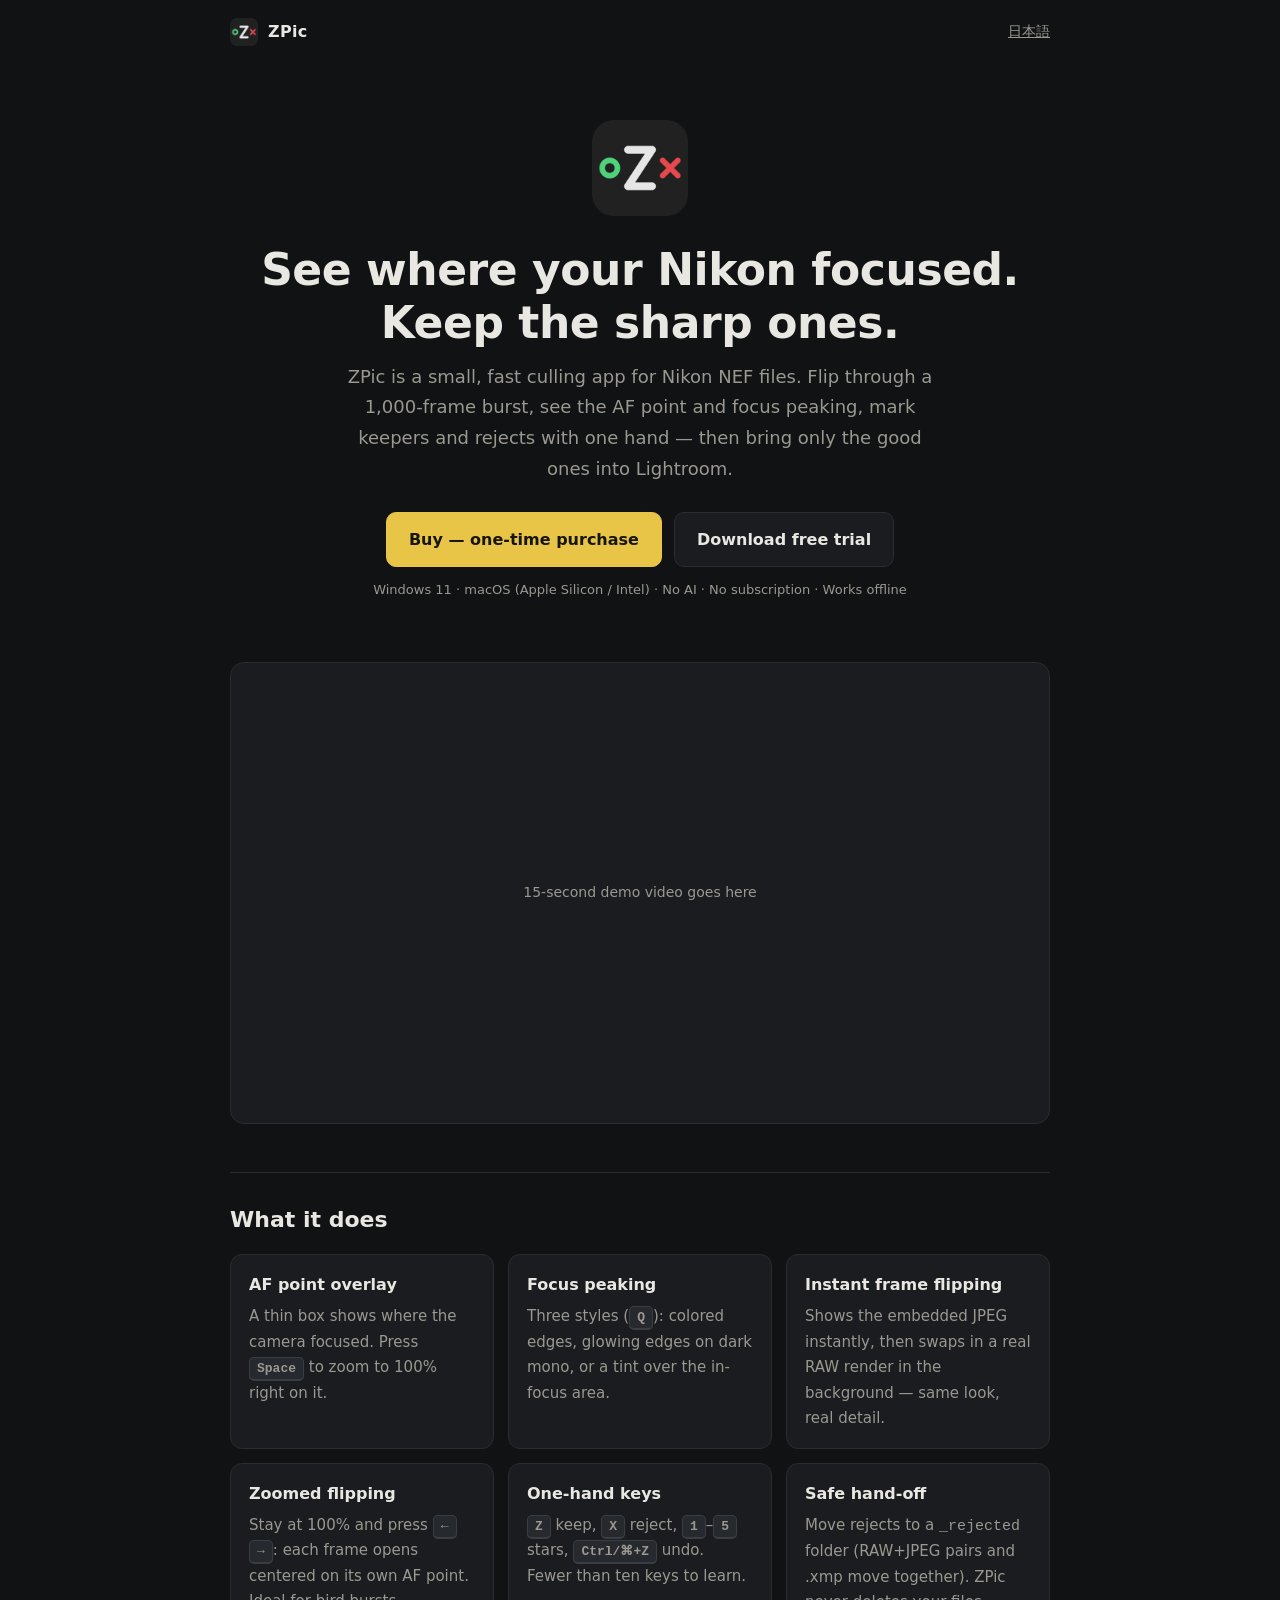
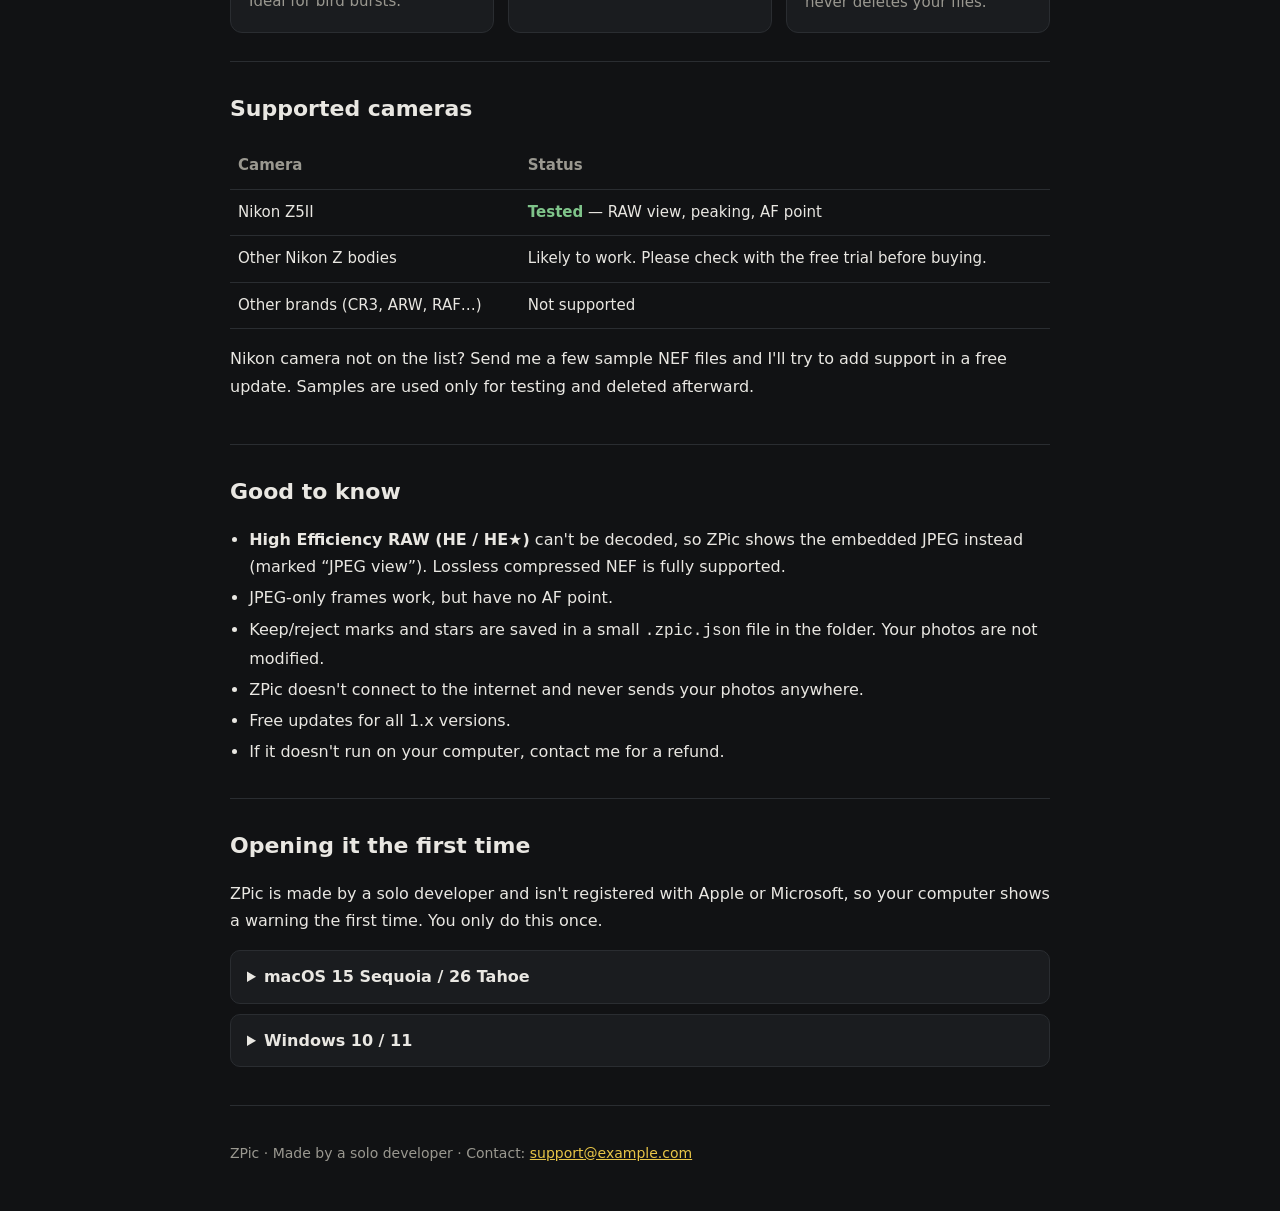
==== zpic/index.html @ 2a83600e "Add top page and ZPic sales page (EN/JA) Co-Authored-By: Claude Opus 5.5 <noreply@anthropic.com> Cla" ====
<!doctype html>
<html lang="en">
<head>
<meta charset="utf-8">
<meta name="viewport" content="width=device-width,initial-scale=1">
<title>ZPic — fast photo culling for Nikon RAW</title>
<meta name="description" content="Cull Nikon NEF bursts before Lightroom. Shows the AF point and focus peaking. No AI, no subscription, one-time purchase.">
<link rel="icon" href="favicon.png">
<link rel="stylesheet" href="../style.css">
</head>
<body>
<div class="wrap">
<header class="top">
  <a class="brand" href="./"><img src="icon.png" alt="">ZPic</a>
  <a class="lang" href="ja/">日本語</a>
</header>

<div class="hero">
  <img src="icon.png" alt="ZPic icon">
  <h1>See where your Nikon focused.<br>Keep the sharp ones.</h1>
  <p class="lead">ZPic is a small, fast culling app for Nikon NEF files. Flip through a 1,000-frame burst, see the AF point and focus peaking, mark keepers and rejects with one hand — then bring only the good ones into Lightroom.</p>
  <div class="cta">
    <!-- TODO: Gumroad product URL -->
    <a class="btn primary" href="#buy">Buy — one-time purchase</a>
    <!-- TODO: free trial download URL -->
    <a class="btn" href="#trial">Download free trial</a>
  </div>
  <p class="note">Windows 11 · macOS (Apple Silicon / Intel) · No AI · No subscription · Works offline</p>
</div>

<!-- TODO: replace with <video src="demo.mp4" autoplay muted loop playsinline></video> -->
<div class="demo">15-second demo video goes here</div>

<section>
  <h2>What it does</h2>
  <div class="grid">
    <div class="card"><h3>AF point overlay</h3><p>A thin box shows where the camera focused. Press <kbd>Space</kbd> to zoom to 100% right on it.</p></div>
    <div class="card"><h3>Focus peaking</h3><p>Three styles (<kbd>Q</kbd>): colored edges, glowing edges on dark mono, or a tint over the in-focus area.</p></div>
    <div class="card"><h3>Instant frame flipping</h3><p>Shows the embedded JPEG instantly, then swaps in a real RAW render in the background — same look, real detail.</p></div>
    <div class="card"><h3>Zoomed flipping</h3><p>Stay at 100% and press <kbd>←</kbd> <kbd>→</kbd>: each frame opens centered on its own AF point. Ideal for bird bursts.</p></div>
    <div class="card"><h3>One-hand keys</h3><p><kbd>Z</kbd> keep, <kbd>X</kbd> reject, <kbd>1</kbd>–<kbd>5</kbd> stars, <kbd>Ctrl/⌘+Z</kbd> undo. Fewer than ten keys to learn.</p></div>
    <div class="card"><h3>Safe hand-off</h3><p>Move rejects to a <code>_rejected</code> folder (RAW+JPEG pairs and .xmp move together). ZPic never deletes your files.</p></div>
  </div>
</section>

<section>
  <h2>Supported cameras</h2>
  <table>
    <tr><th>Camera</th><th>Status</th></tr>
    <tr><td>Nikon Z5II</td><td><span class="ok">Tested</span> — RAW view, peaking, AF point</td></tr>
    <tr><td>Other Nikon Z bodies</td><td>Likely to work. Please check with the free trial before buying.</td></tr>
    <tr><td>Other brands (CR3, ARW, RAF…)</td><td>Not supported</td></tr>
  </table>
  <p>Nikon camera not on the list? Send me a few sample NEF files and I'll try to add support in a free update. Samples are used only for testing and deleted afterward.</p>
</section>

<section>
  <h2>Good to know</h2>
  <ul class="plain">
    <li><b>High Efficiency RAW (HE / HE★)</b> can't be decoded, so ZPic shows the embedded JPEG instead (marked “JPEG view”). Lossless compressed NEF is fully supported.</li>
    <li>JPEG-only frames work, but have no AF point.</li>
    <li>Keep/reject marks and stars are saved in a small <code>.zpic.json</code> file in the folder. Your photos are not modified.</li>
    <li>ZPic doesn't connect to the internet and never sends your photos anywhere.</li>
    <li>Free updates for all 1.x versions.</li>
    <li>If it doesn't run on your computer, contact me for a refund.</li>
  </ul>
</section>

<section id="first-launch">
  <h2>Opening it the first time</h2>
  <p>ZPic is made by a solo developer and isn't registered with Apple or Microsoft, so your computer shows a warning the first time. You only do this once.</p>
  <details>
    <summary>macOS 15 Sequoia / 26 Tahoe</summary>
    <ol>
      <li>Unzip and drag <b>ZPic</b> into <b>Applications</b>.</li>
      <li>Double-click ZPic. When it says ZPic was not opened, click <b>Done</b> (not “Move to Trash”).</li>
      <li>Open <b>System Settings › Privacy &amp; Security</b>, scroll to <b>Security</b> and click <b>Open Anyway</b> next to ZPic (available for about an hour).</li>
      <li>Enter your login password. From now on it opens normally.</li>
    </ol>
    <p class="note">Download the right version: Apple Silicon (M1 or later) or Intel.</p>
  </details>
  <details>
    <summary>Windows 10 / 11</summary>
    <ol>
      <li>Right-click the ZIP › <b>Extract All</b>. Keep the whole ZPic folder together.</li>
      <li>Double-click <b>ZPic.exe</b>. On “Windows protected your PC”, click <b>More info</b> › <b>Run anyway</b>.</li>
    </ol>
    <p class="note">If Smart App Control blocks it with no “Run anyway” button, ZPic can't run on that PC — ask me for a refund.</p>
  </details>
</section>

<footer>
  <!-- TODO: developer name and support email -->
  ZPic · Made by a solo developer · Contact: <a href="mailto:support@example.com">support@example.com</a>
</footer>
</div>
</body>
</html>
---- style.css ----
:root{
  --bg:#111214;--surface:#1a1c1f;--line:#2a2d31;--text:#e9e7e2;--muted:#9a9890;
  --accent:#e8c547;--accent-ink:#17150c;--ok:#7fc48a;
  --font:"Inter","Hiragino Sans","Noto Sans JP",system-ui,-apple-system,"Segoe UI",sans-serif;
}
*{box-sizing:border-box}
html{-webkit-text-size-adjust:100%}
body{margin:0;background:var(--bg);color:var(--text);font:16px/1.7 var(--font)}
a{color:var(--accent)}
.wrap{max-width:860px;margin:0 auto;padding:0 20px}
header.top{display:flex;justify-content:space-between;align-items:center;padding:18px 0}
header.top .brand{display:flex;align-items:center;gap:10px;font-weight:700;letter-spacing:.02em;color:var(--text);text-decoration:none}
header.top img{width:28px;height:28px;border-radius:6px}
header.top .lang{font-size:14px;color:var(--muted)}
.hero{padding:56px 0 40px;text-align:center}
.hero img{width:96px;height:96px;border-radius:20px}
.hero h1{font-size:clamp(28px,6vw,44px);line-height:1.2;margin:20px 0 12px;letter-spacing:-.01em}
.hero p.lead{color:var(--muted);font-size:18px;max-width:600px;margin:0 auto}
.cta{display:flex;gap:12px;justify-content:center;flex-wrap:wrap;margin-top:28px}
.btn{display:inline-block;padding:13px 22px;border-radius:10px;font-weight:700;text-decoration:none;border:1px solid var(--line);color:var(--text);background:var(--surface)}
.btn.primary{background:var(--accent);color:var(--accent-ink);border-color:var(--accent)}
.note{font-size:13px;color:var(--muted);margin-top:12px}
.demo{margin:8px 0 48px;border:1px solid var(--line);border-radius:14px;background:var(--surface);aspect-ratio:16/9;display:grid;place-items:center;color:var(--muted);font-size:14px;overflow:hidden}
.demo video{width:100%;height:100%;object-fit:cover}
section{padding:28px 0;border-top:1px solid var(--line)}
section h2{font-size:22px;margin:0 0 16px}
.grid{display:grid;grid-template-columns:repeat(auto-fit,minmax(230px,1fr));gap:14px}
.card{background:var(--surface);border:1px solid var(--line);border-radius:12px;padding:16px 18px}
.card h3{margin:0 0 6px;font-size:16px}
.card p{margin:0;color:var(--muted);font-size:15px}
table{width:100%;border-collapse:collapse;font-size:15px}
th,td{text-align:left;padding:10px 8px;border-bottom:1px solid var(--line);vertical-align:top}
th{color:var(--muted);font-weight:600}
kbd{font:600 13px/1 ui-monospace,Menlo,Consolas,monospace;background:#26292d;border:1px solid #3a3e43;border-bottom-width:2px;border-radius:5px;padding:3px 7px}
ul.plain{padding-left:1.2em;margin:0}
ul.plain li{margin:4px 0}
details{background:var(--surface);border:1px solid var(--line);border-radius:10px;padding:12px 16px;margin:10px 0}
details summary{cursor:pointer;font-weight:600}
details ol{margin:10px 0 0;padding-left:1.3em}
.ok{color:var(--ok);font-weight:700}
footer{padding:36px 0 48px;color:var(--muted);font-size:14px;border-top:1px solid var(--line)}
@media (max-width:520px){.btn{width:100%;text-align:center}}
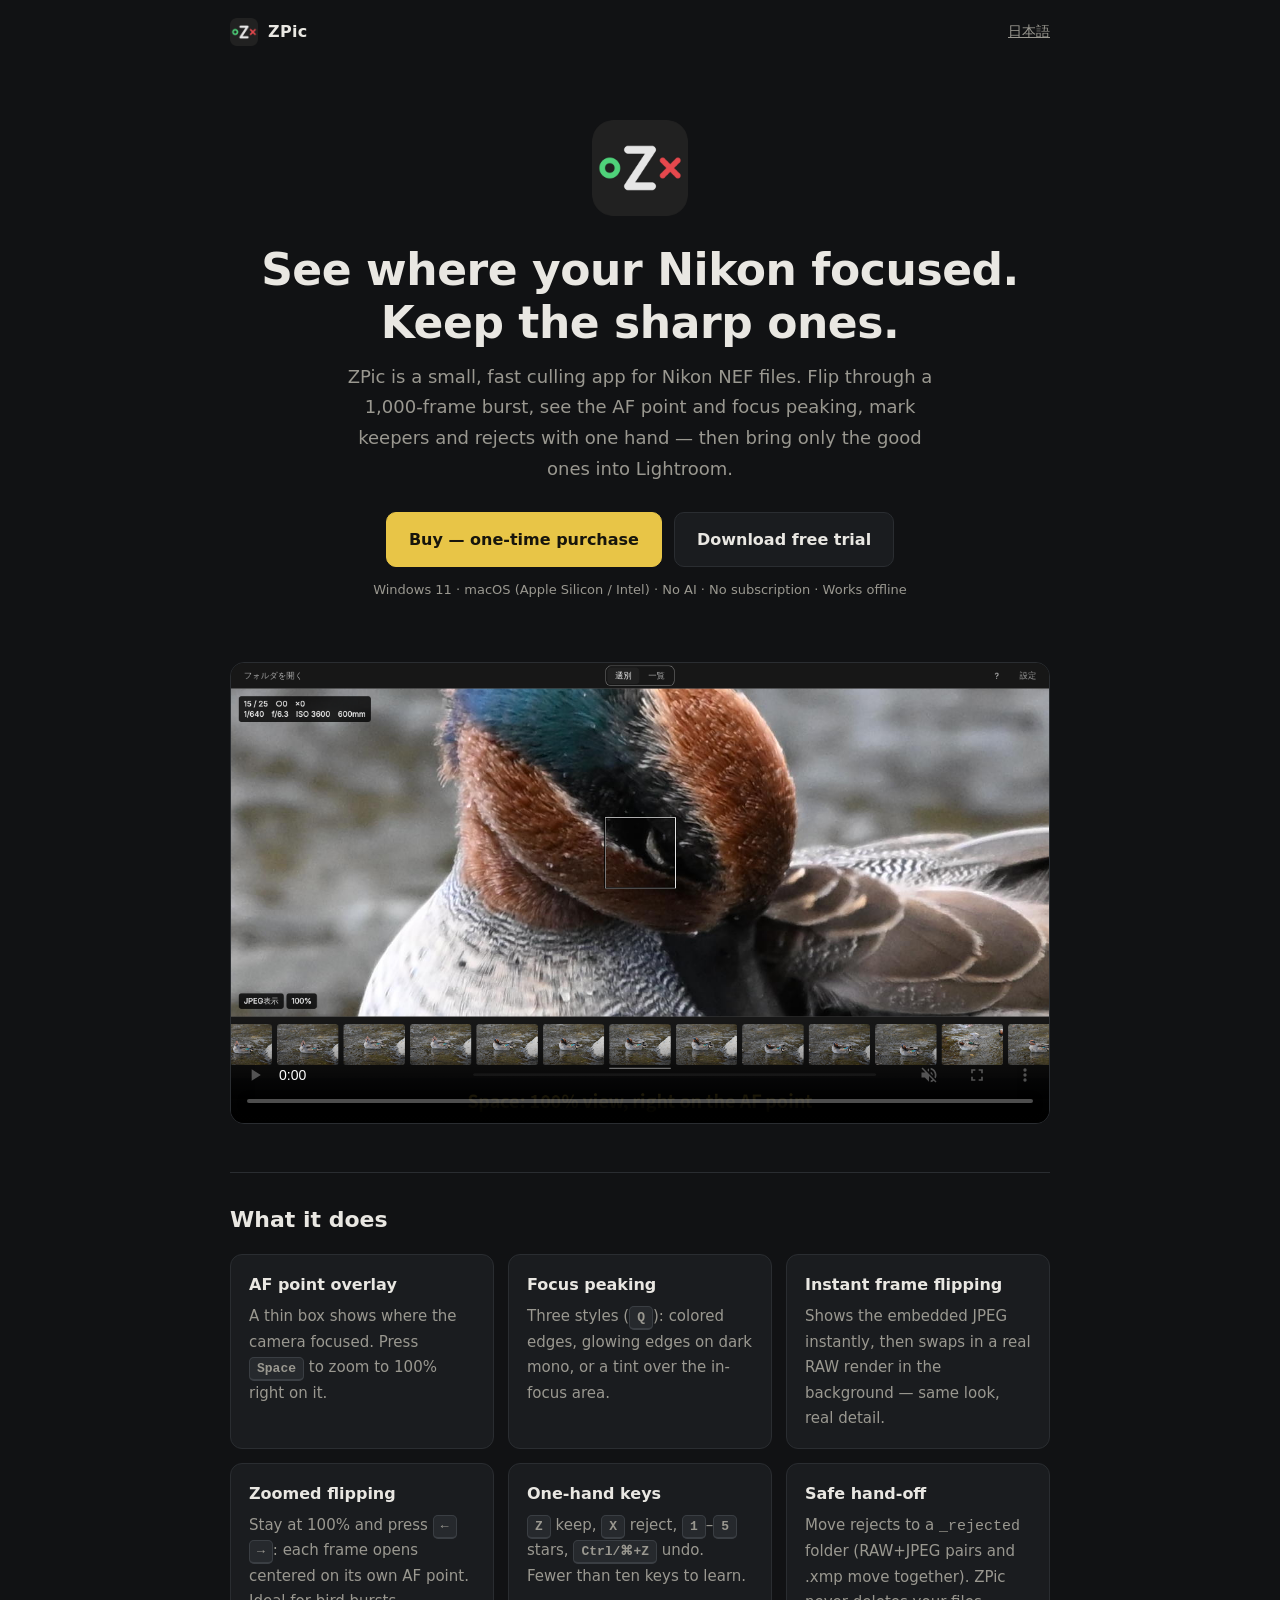
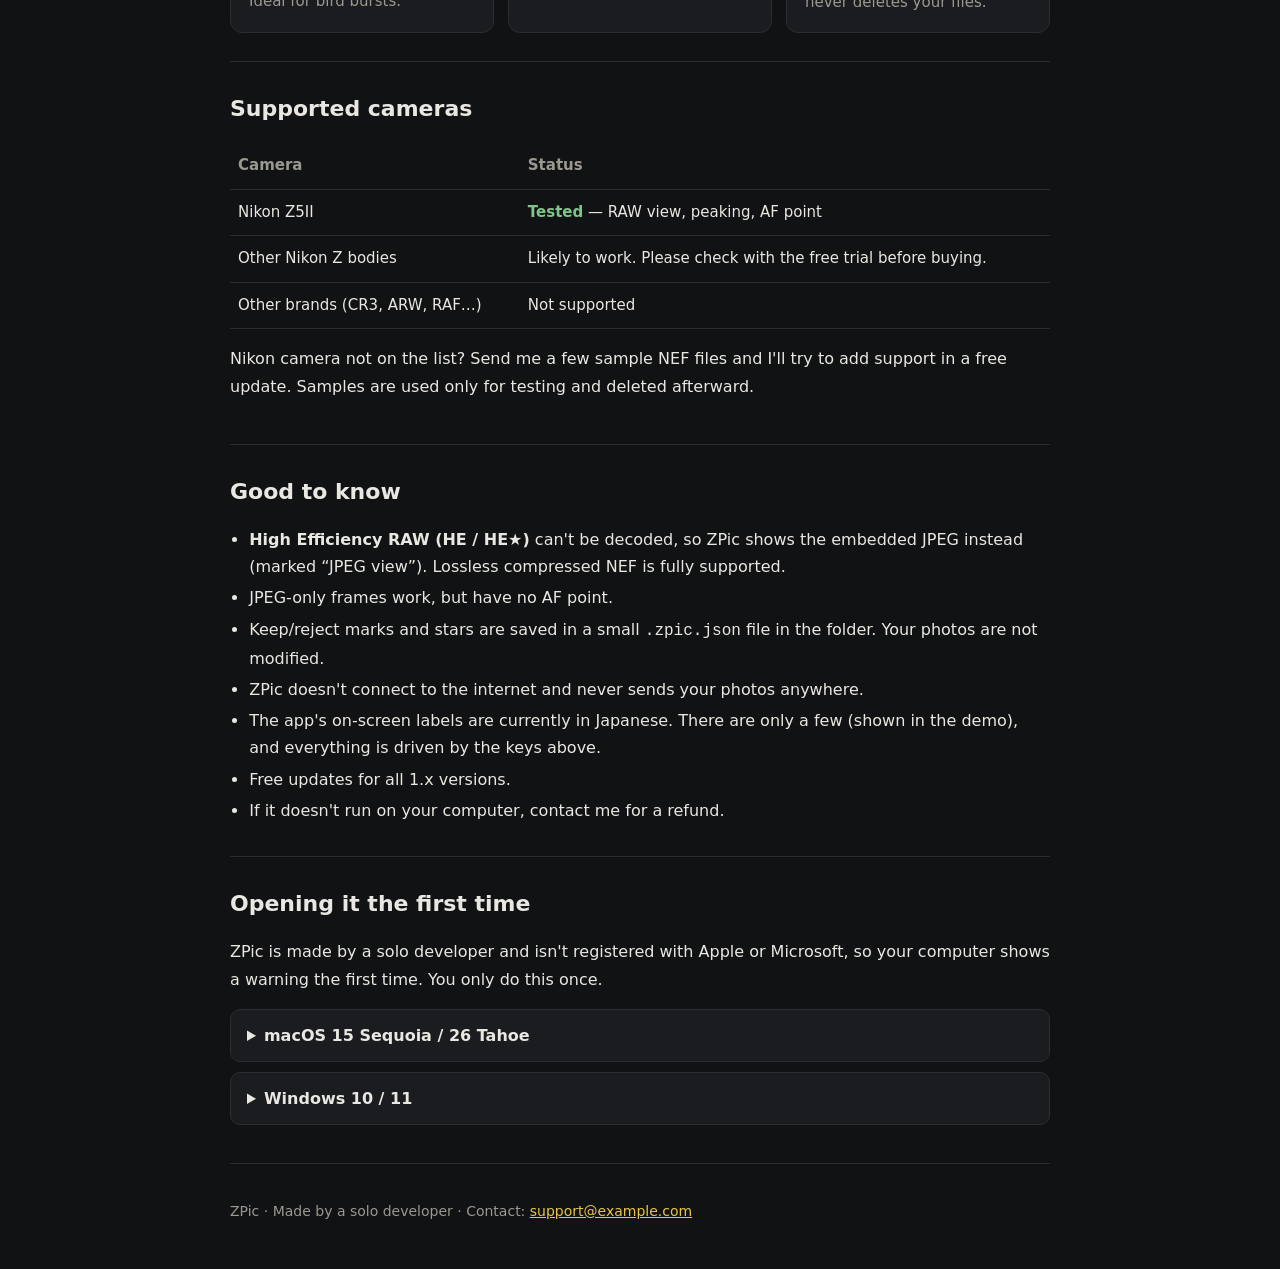
==== commit 7bb94437: "Add ZPic demo video (EN/JA) to the sales pages Co-Authored-By: Claude Fable 5.2 <noreply@anthropic.c" ====
--- a/zpic/index.html
+++ b/zpic/index.html
@@ -28,8 +28,7 @@
   <p class="note">Windows 11 · macOS (Apple Silicon / Intel) · No AI · No subscription · Works offline</p>
 </div>
 
-<!-- TODO: replace with <video src="demo.mp4" autoplay muted loop playsinline></video> -->
-<div class="demo">15-second demo video goes here</div>
+<div class="demo"><video src="demo.mp4" poster="poster.png" controls muted loop playsinline preload="metadata"></video></div>
 
 <section>
   <h2>What it does</h2>
@@ -61,6 +60,7 @@
     <li>JPEG-only frames work, but have no AF point.</li>
     <li>Keep/reject marks and stars are saved in a small <code>.zpic.json</code> file in the folder. Your photos are not modified.</li>
     <li>ZPic doesn't connect to the internet and never sends your photos anywhere.</li>
+    <li>The app's on-screen labels are currently in Japanese. There are only a few (shown in the demo), and everything is driven by the keys above.</li>
     <li>Free updates for all 1.x versions.</li>
     <li>If it doesn't run on your computer, contact me for a refund.</li>
   </ul>
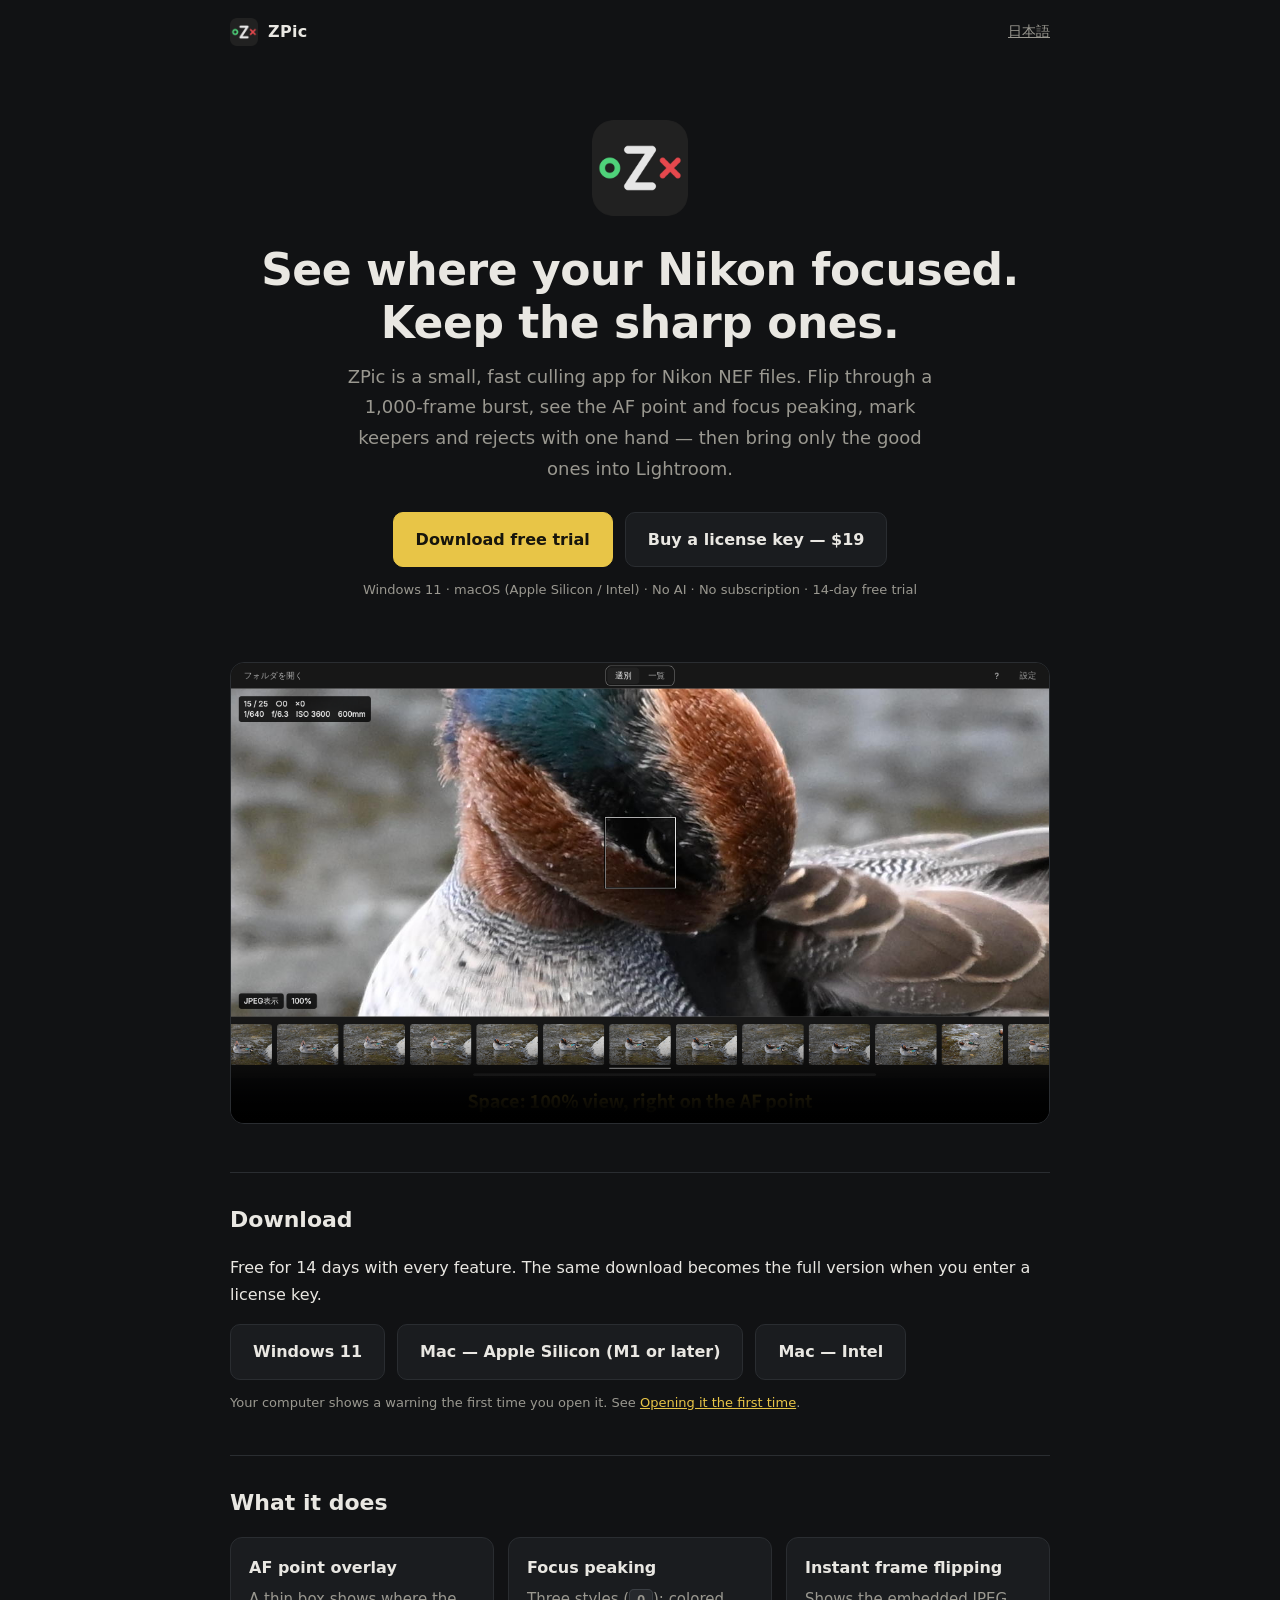
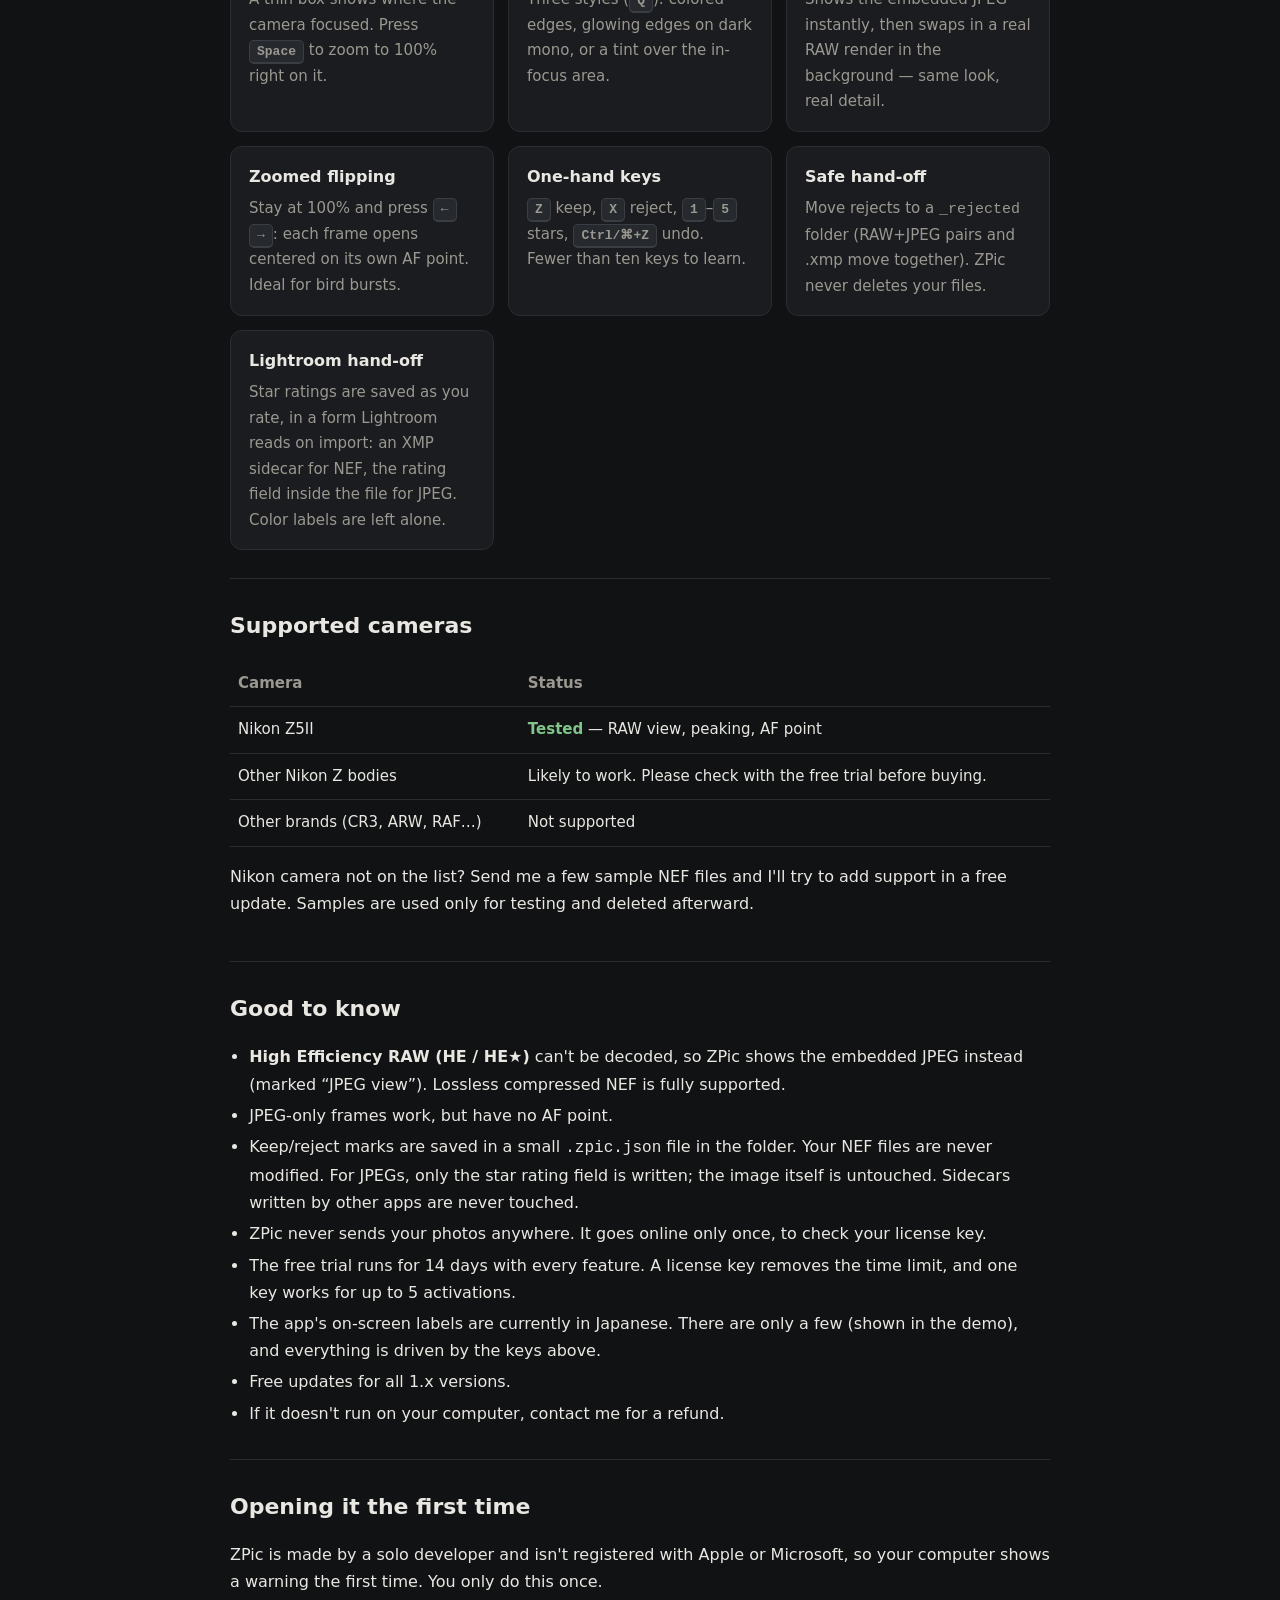
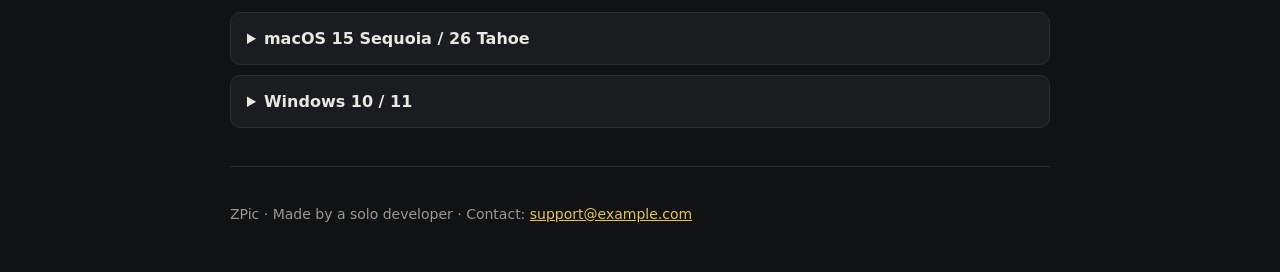
==== commit 9c3177cb: "ZPic page: download section, buy button, license and rating wording Co-Authored-By: Claude Fable 5.2" ====
--- a/zpic/index.html
+++ b/zpic/index.html
@@ -20,15 +20,24 @@
   <h1>See where your Nikon focused.<br>Keep the sharp ones.</h1>
   <p class="lead">ZPic is a small, fast culling app for Nikon NEF files. Flip through a 1,000-frame burst, see the AF point and focus peaking, mark keepers and rejects with one hand — then bring only the good ones into Lightroom.</p>
   <div class="cta">
-    <!-- TODO: Gumroad product URL -->
-    <a class="btn primary" href="#buy">Buy — one-time purchase</a>
-    <!-- TODO: free trial download URL -->
-    <a class="btn" href="#trial">Download free trial</a>
+    <a class="btn primary" href="#download">Download free trial</a>
+    <a class="btn" href="https://takaishi33.gumroad.com/l/zpic">Buy a license key — $19</a>
   </div>
-  <p class="note">Windows 11 · macOS (Apple Silicon / Intel) · No AI · No subscription · Works offline</p>
+  <p class="note">Windows 11 · macOS (Apple Silicon / Intel) · No AI · No subscription · 14-day free trial</p>
 </div>
 
 <div class="demo"><video src="demo.mp4" poster="poster.png" controls muted loop playsinline preload="metadata"></video></div>
+
+<section id="download">
+  <h2>Download</h2>
+  <p>Free for 14 days with every feature. The same download becomes the full version when you enter a license key.</p>
+  <div class="cta" style="justify-content:flex-start;margin-top:12px">
+    <a class="btn" href="https://github.com/nekoroko/nekoroko.github.io/releases/latest/download/ZPic-windows.zip">Windows 11</a>
+    <a class="btn" href="https://github.com/nekoroko/nekoroko.github.io/releases/latest/download/ZPic-macos-apple-silicon.zip">Mac — Apple Silicon (M1 or later)</a>
+    <a class="btn" href="https://github.com/nekoroko/nekoroko.github.io/releases/latest/download/ZPic-macos-intel.zip">Mac — Intel</a>
+  </div>
+  <p class="note">Your computer shows a warning the first time you open it. See <a href="#first-launch">Opening it the first time</a>.</p>
+</section>
 
 <section>
   <h2>What it does</h2>
@@ -39,6 +48,7 @@
     <div class="card"><h3>Zoomed flipping</h3><p>Stay at 100% and press <kbd>←</kbd> <kbd>→</kbd>: each frame opens centered on its own AF point. Ideal for bird bursts.</p></div>
     <div class="card"><h3>One-hand keys</h3><p><kbd>Z</kbd> keep, <kbd>X</kbd> reject, <kbd>1</kbd>–<kbd>5</kbd> stars, <kbd>Ctrl/⌘+Z</kbd> undo. Fewer than ten keys to learn.</p></div>
     <div class="card"><h3>Safe hand-off</h3><p>Move rejects to a <code>_rejected</code> folder (RAW+JPEG pairs and .xmp move together). ZPic never deletes your files.</p></div>
+    <div class="card"><h3>Lightroom hand-off</h3><p>Star ratings are saved as you rate, in a form Lightroom reads on import: an XMP sidecar for NEF, the rating field inside the file for JPEG. Color labels are left alone.</p></div>
   </div>
 </section>
 
@@ -58,8 +68,9 @@
   <ul class="plain">
     <li><b>High Efficiency RAW (HE / HE★)</b> can't be decoded, so ZPic shows the embedded JPEG instead (marked “JPEG view”). Lossless compressed NEF is fully supported.</li>
     <li>JPEG-only frames work, but have no AF point.</li>
-    <li>Keep/reject marks and stars are saved in a small <code>.zpic.json</code> file in the folder. Your photos are not modified.</li>
-    <li>ZPic doesn't connect to the internet and never sends your photos anywhere.</li>
+    <li>Keep/reject marks are saved in a small <code>.zpic.json</code> file in the folder. Your NEF files are never modified. For JPEGs, only the star rating field is written; the image itself is untouched. Sidecars written by other apps are never touched.</li>
+    <li>ZPic never sends your photos anywhere. It goes online only once, to check your license key.</li>
+    <li>The free trial runs for 14 days with every feature. A license key removes the time limit, and one key works for up to 5 activations.</li>
     <li>The app's on-screen labels are currently in Japanese. There are only a few (shown in the demo), and everything is driven by the keys above.</li>
     <li>Free updates for all 1.x versions.</li>
     <li>If it doesn't run on your computer, contact me for a refund.</li>
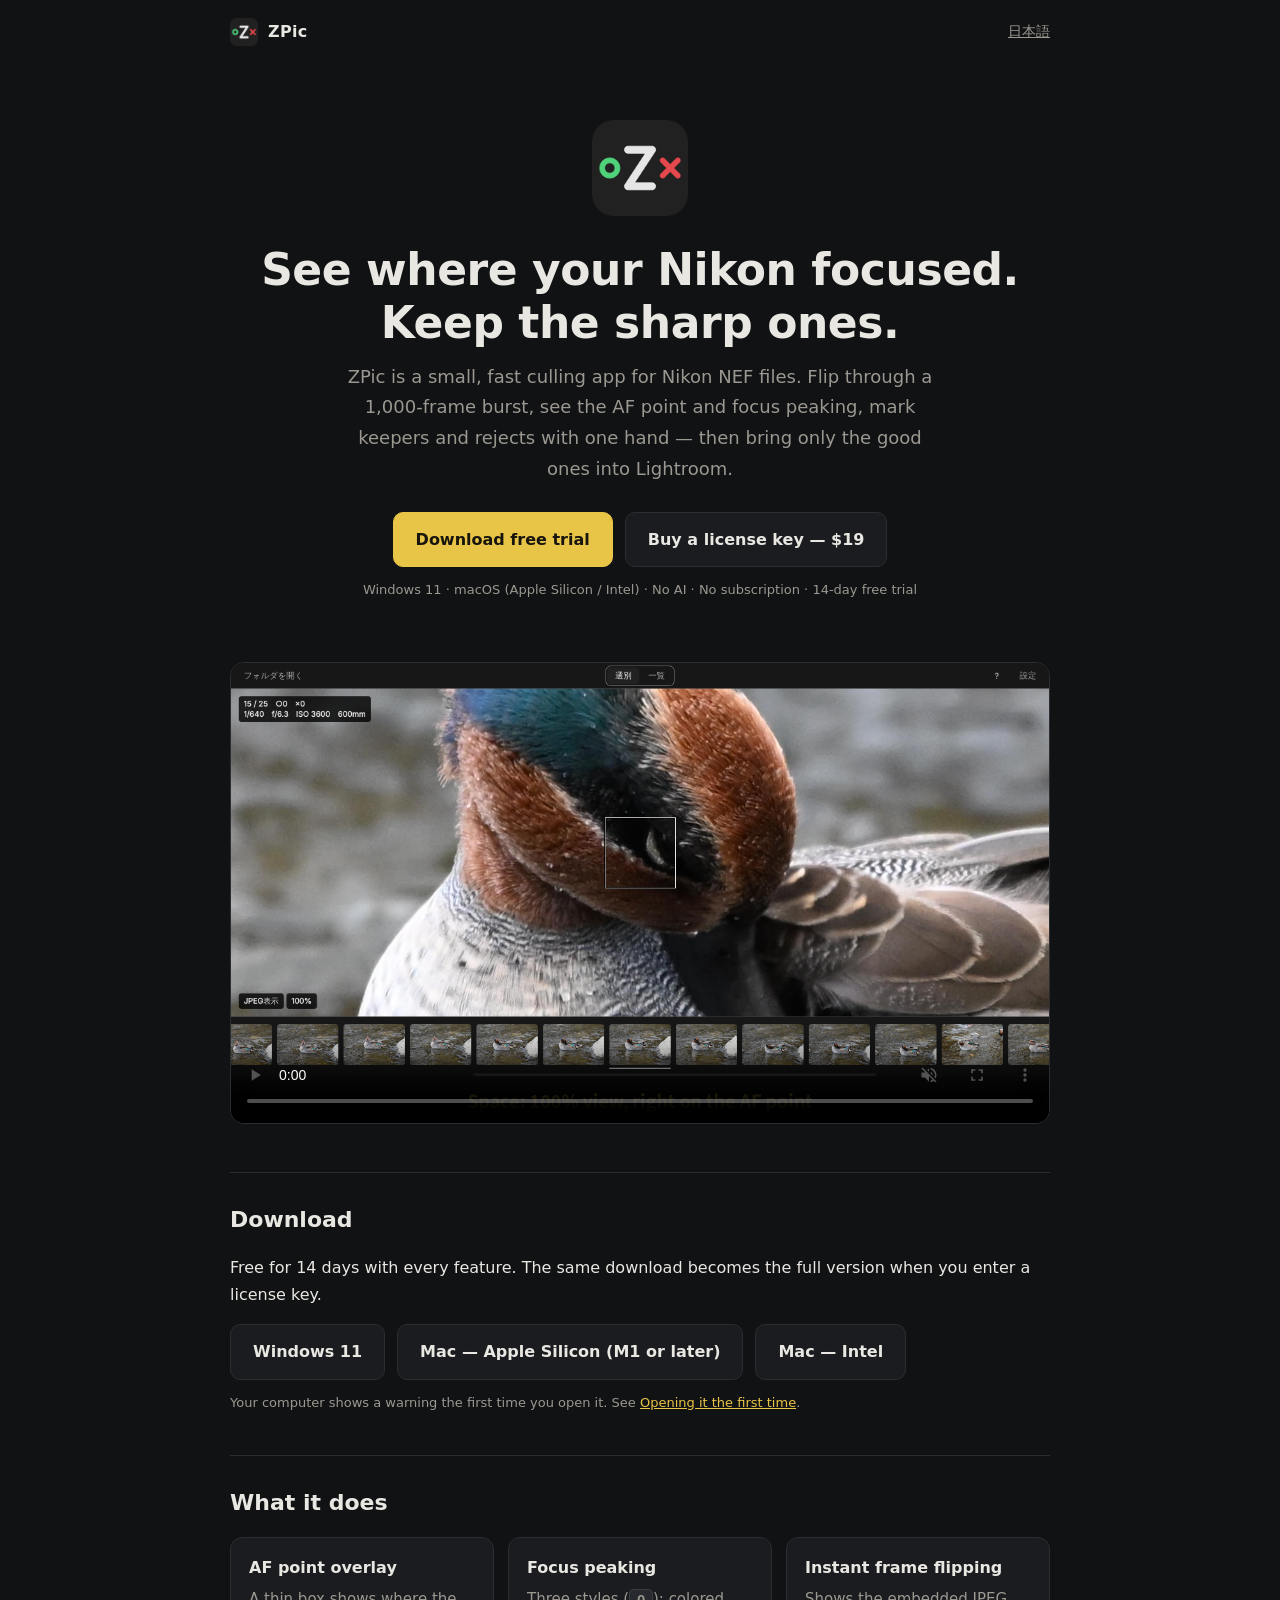
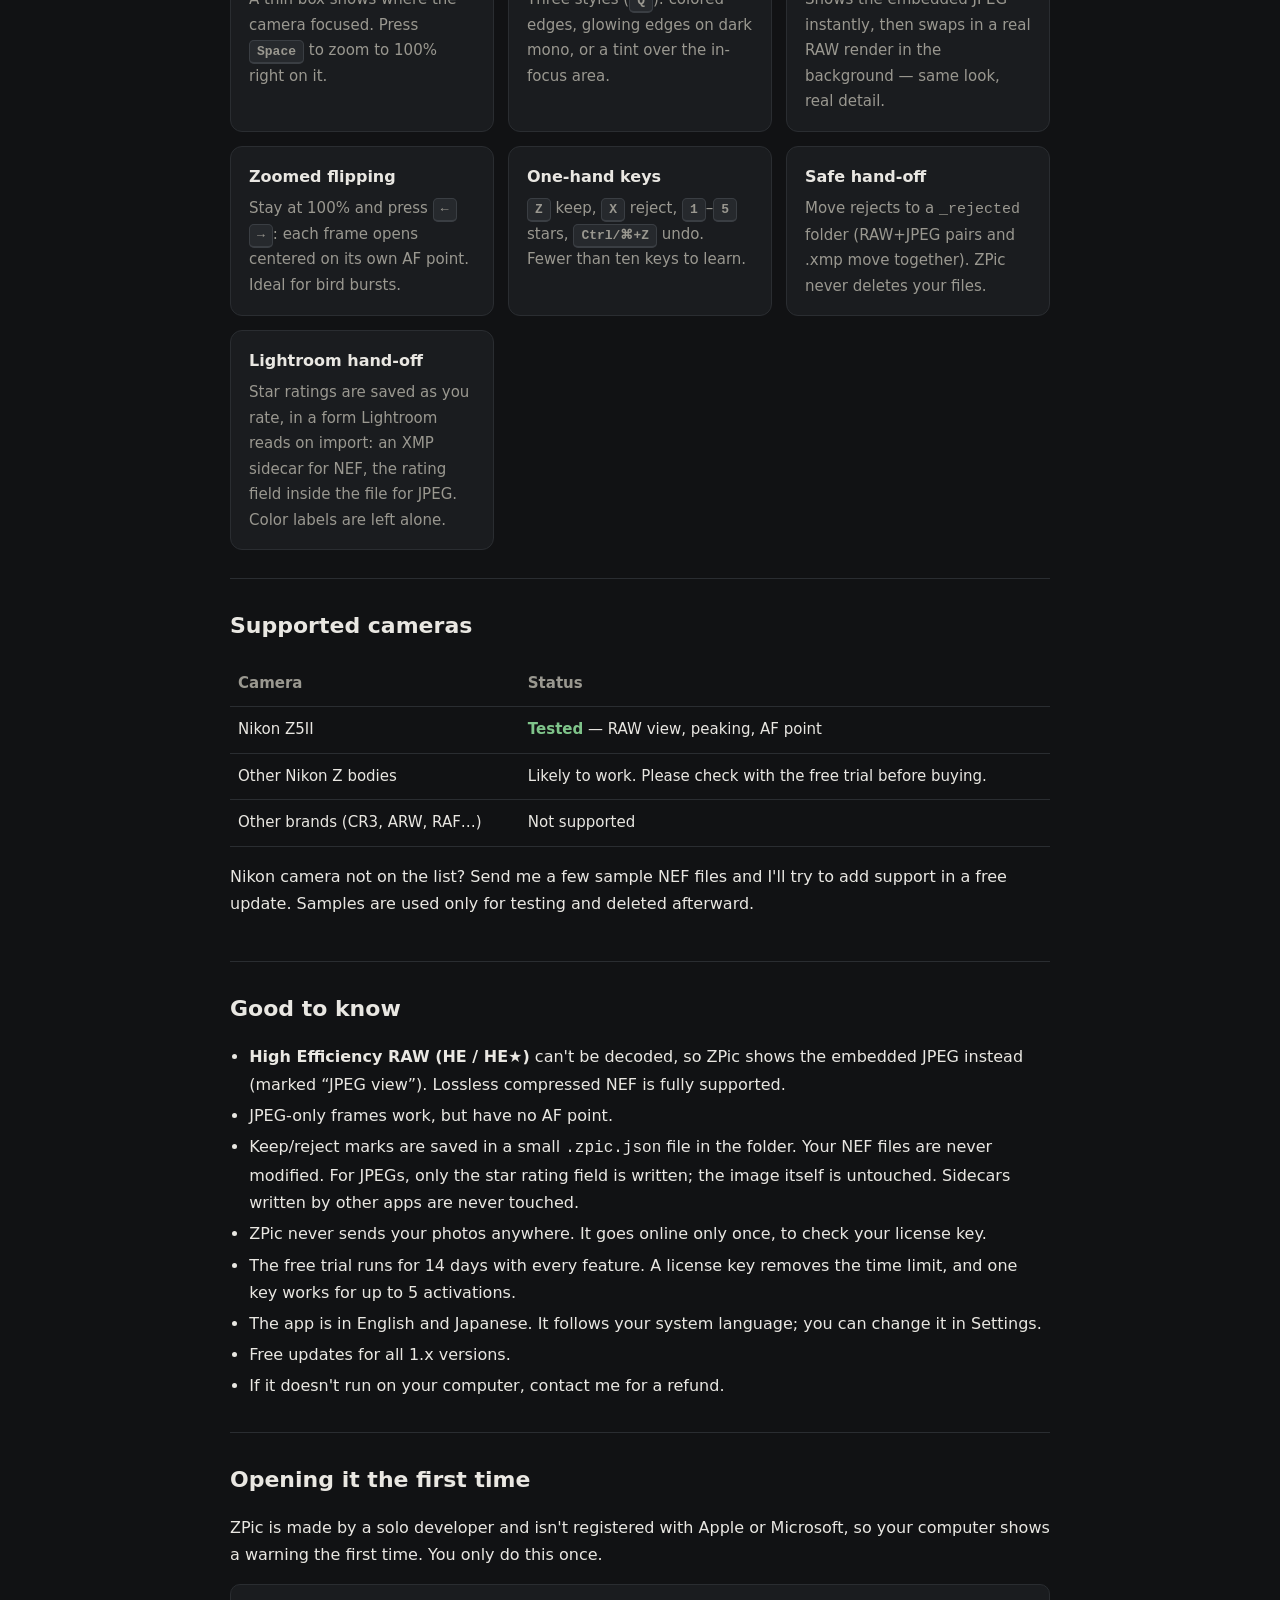
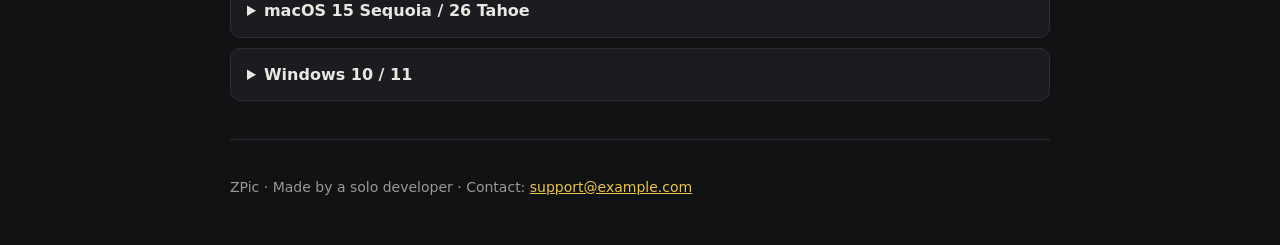
==== commit b60b91d8: "ZPic: 英語対応したので「画面は日本語」の注記を差し替え Co-Authored-By: Claude Opus 5.5 <noreply@anthropic.com> Claude-Sessio" ====
--- a/zpic/index.html
+++ b/zpic/index.html
@@ -71,7 +71,7 @@
     <li>Keep/reject marks are saved in a small <code>.zpic.json</code> file in the folder. Your NEF files are never modified. For JPEGs, only the star rating field is written; the image itself is untouched. Sidecars written by other apps are never touched.</li>
     <li>ZPic never sends your photos anywhere. It goes online only once, to check your license key.</li>
     <li>The free trial runs for 14 days with every feature. A license key removes the time limit, and one key works for up to 5 activations.</li>
-    <li>The app's on-screen labels are currently in Japanese. There are only a few (shown in the demo), and everything is driven by the keys above.</li>
+    <li>The app is in English and Japanese. It follows your system language; you can change it in Settings.</li>
     <li>Free updates for all 1.x versions.</li>
     <li>If it doesn't run on your computer, contact me for a refund.</li>
   </ul>
